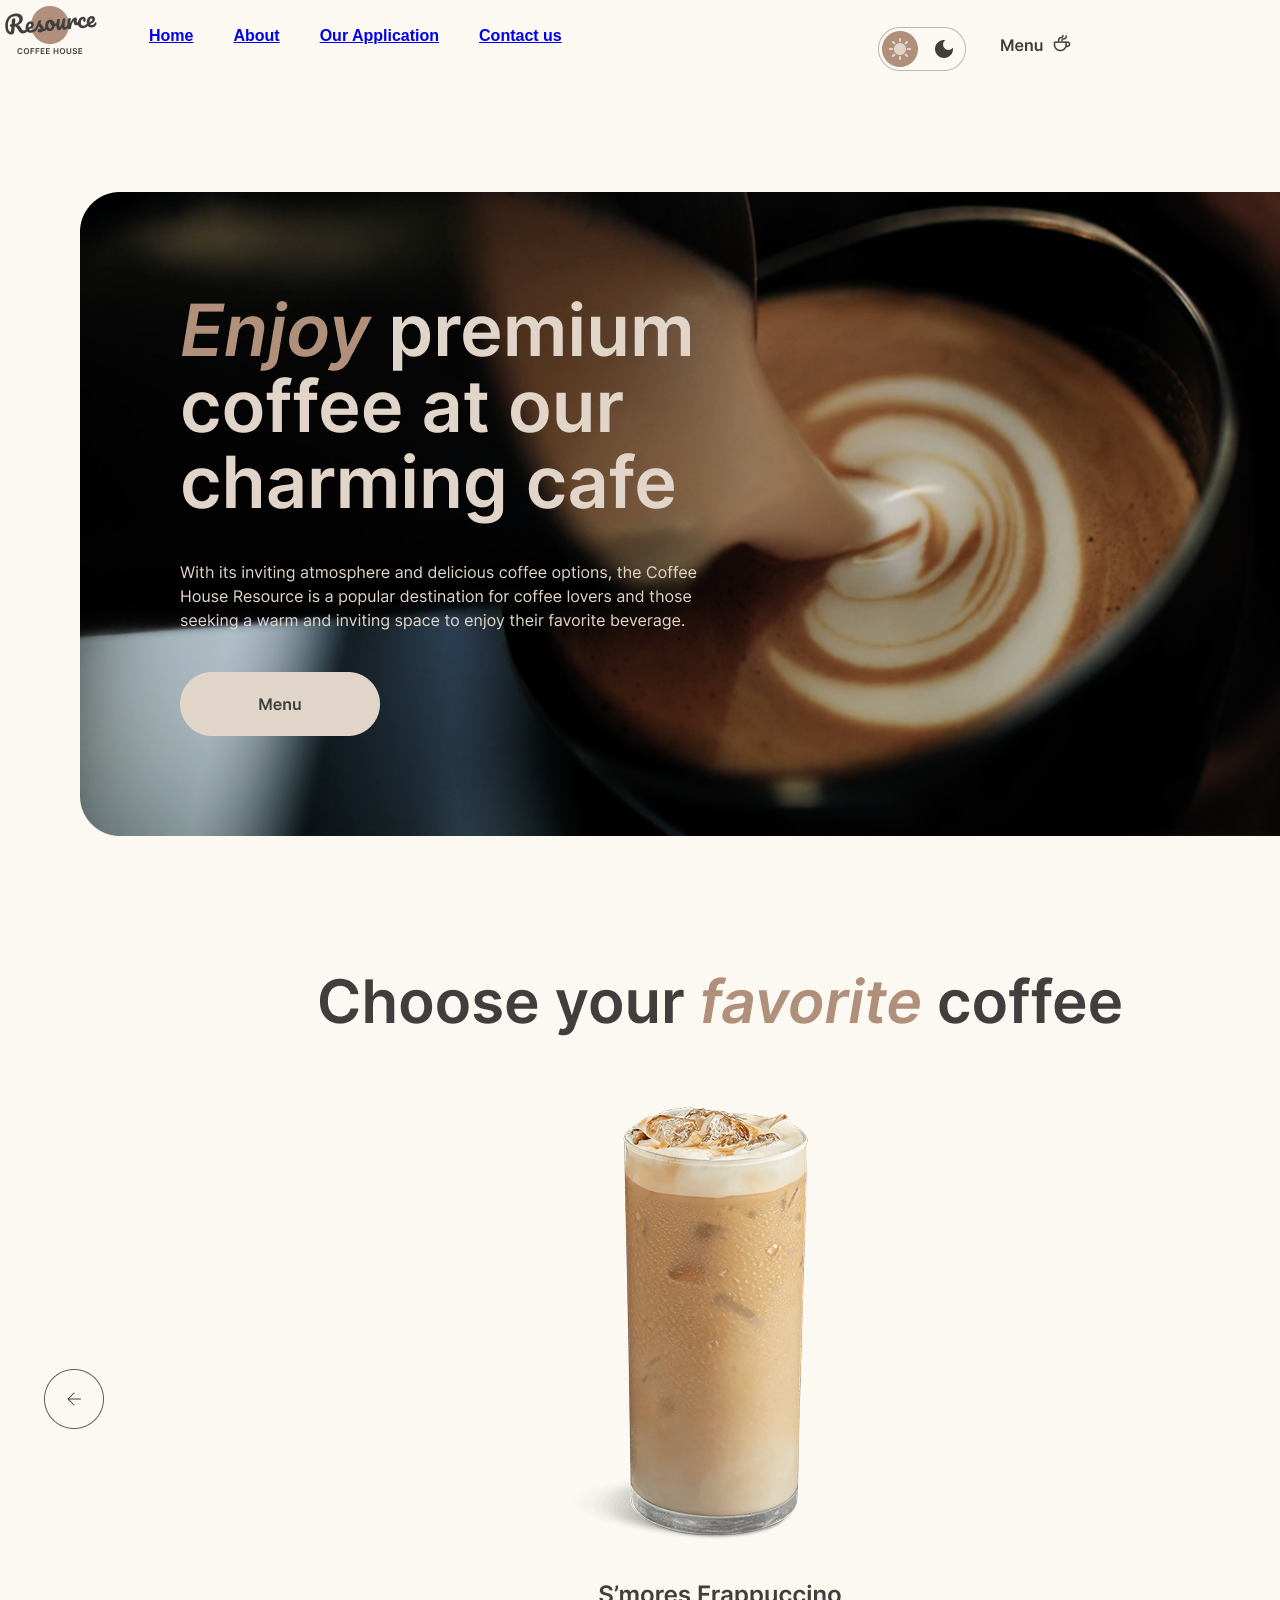
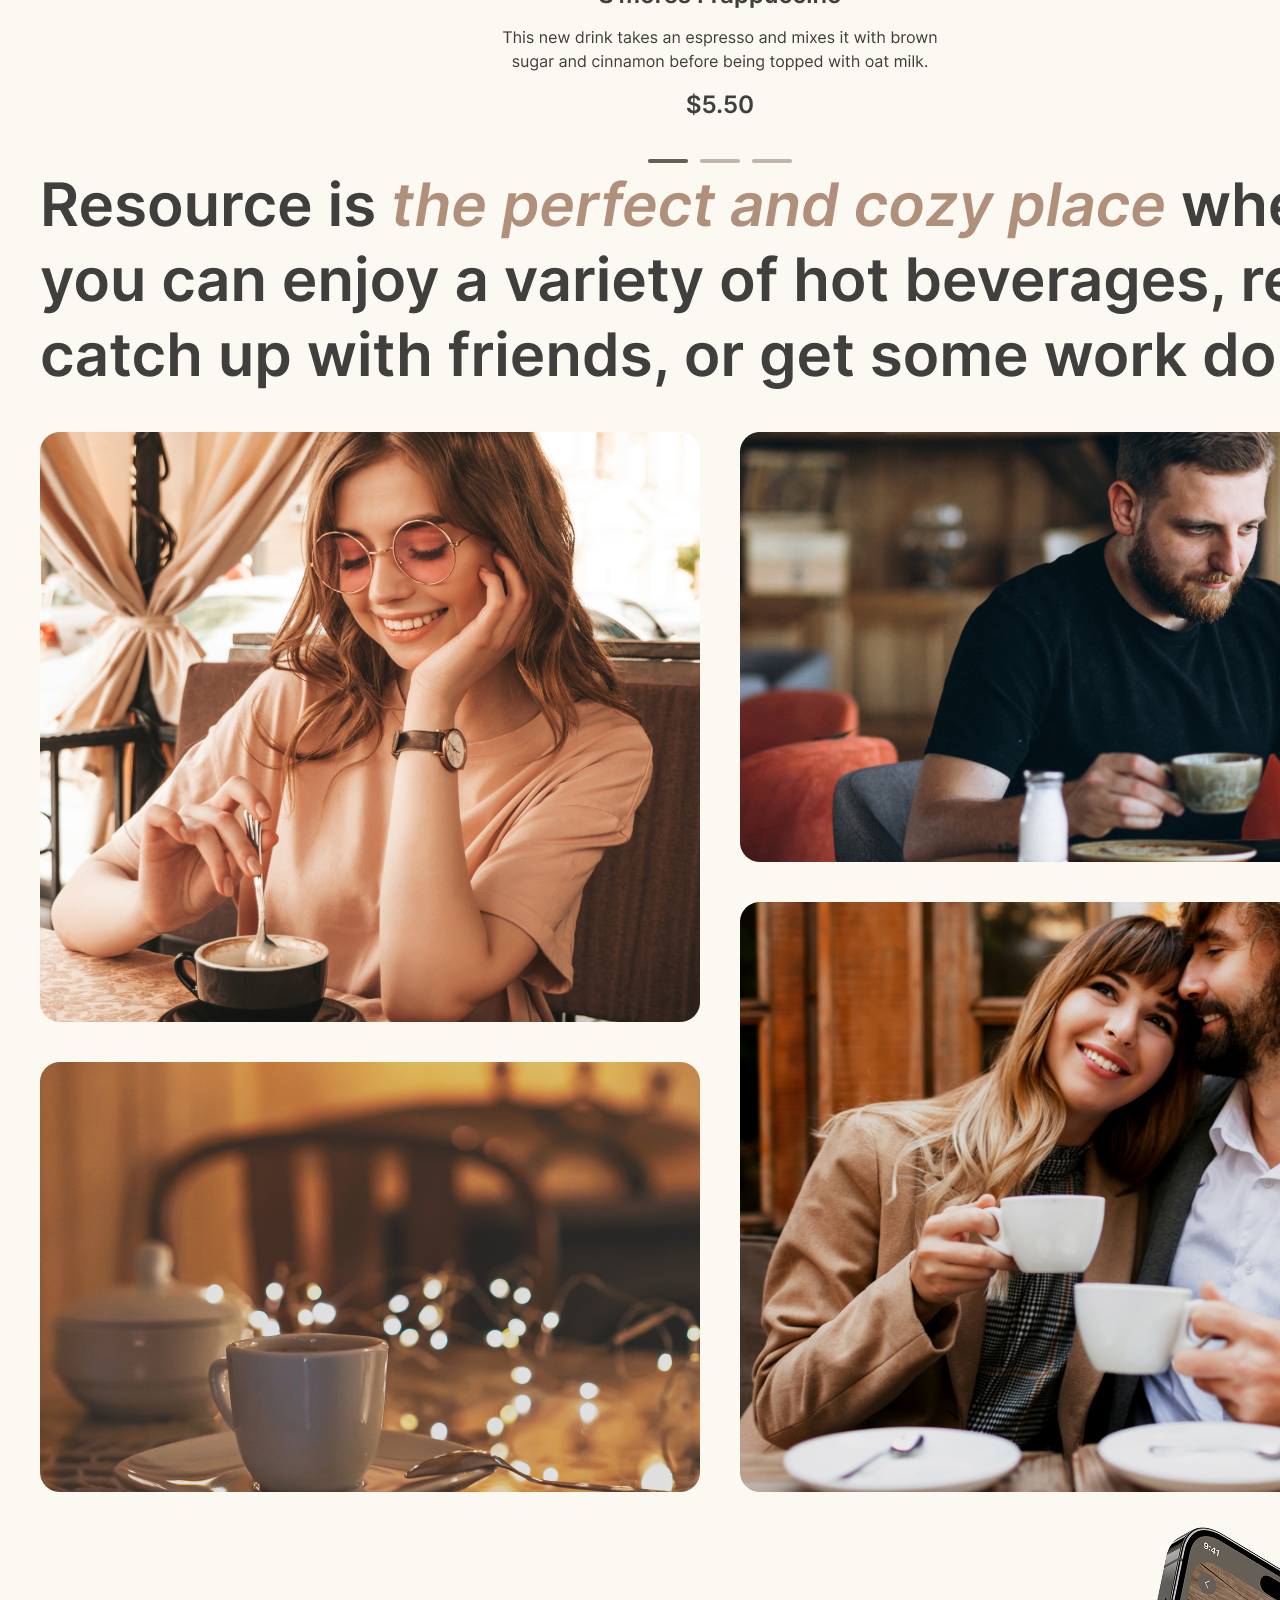
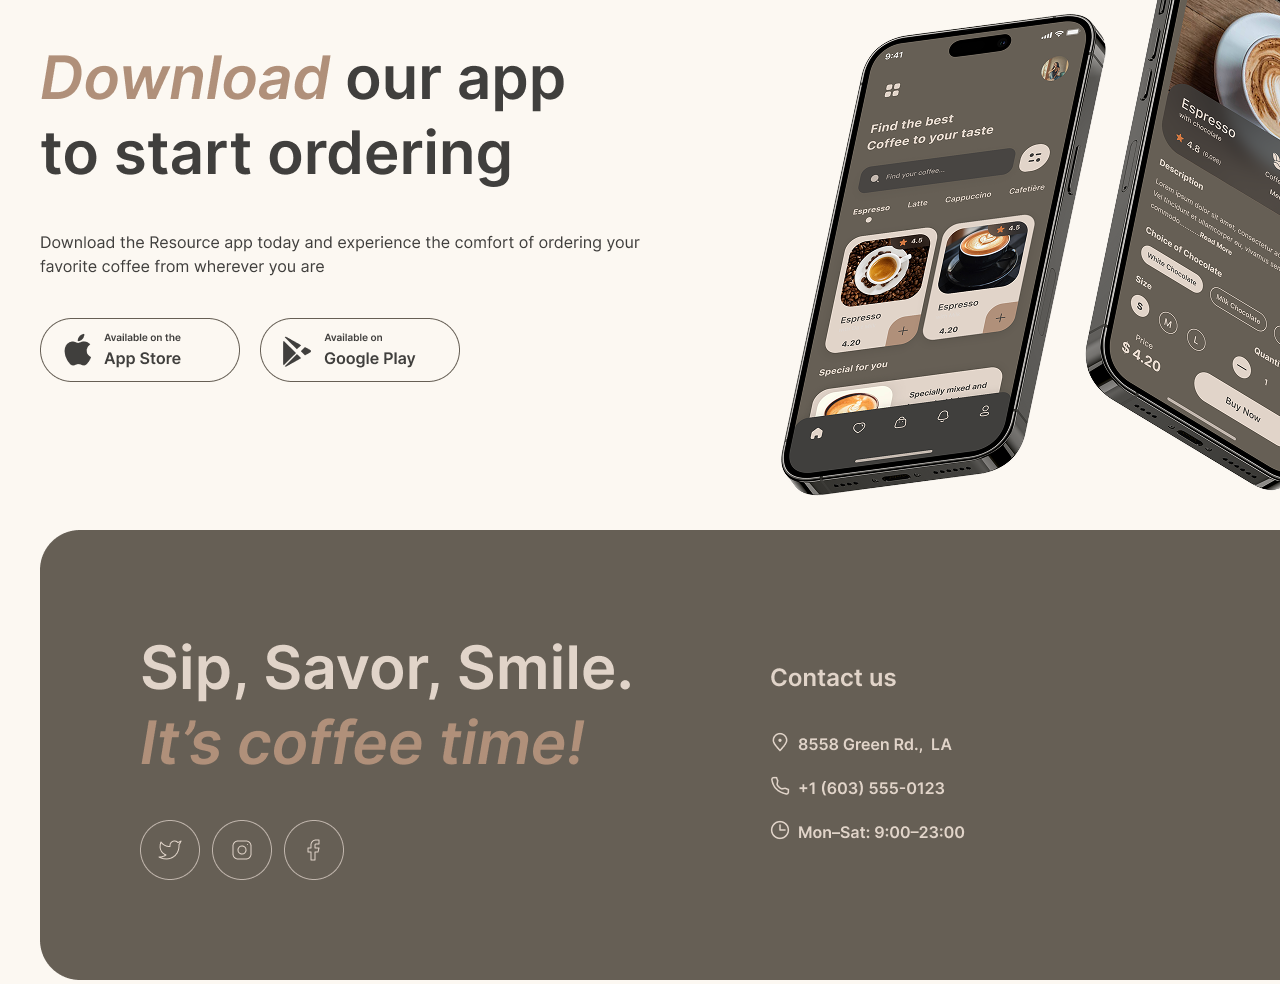
==== index.html @ 4379c437 "fix: добавила две взаимосвязанные страницы и прописала стили" ====
<!DOCTYPE html>
<html lang="en">
<head>
  <meta charset="UTF-8">
  <meta name="viewport" content="width=device-width, initial-scale=1.0">
  <title>Coffee House - Home</title>
  <link rel="stylesheet" href="style.css">
</head>
<body>

  <!-- Шапка сайта (Header) - общая для обеих страниц -->
  <header class="header">
    <div class="container header__container">
      <!-- Логотип -->
      <a href="index.html" class="logo" aria-label="Coffee House Home">
        <img src="img/logo-coffee-house.png" alt="Coffee House Logo" class="logo__img">
      </a>
      
      <!-- Навигация -->
      <nav class="nav">
        <ul class="nav__list">
          <li class="nav__item"><a href="#hero" class="nav__link nav__link--active">Home</a></li>
          <li class="nav__item"><a href="about.html" class="nav__link">About</a></li>          <li class="nav__item"><a href="#mobile-app" class="nav__link">Our Application</a></li>
          <li class="nav__item"><a href="#footer" class="nav__link">Contact us</a></li>
        </ul>
      </nav>

      <!-- Ссылка на вторую страницу (Каталог/Меню) -->
      <a href="menu.html" class="header__menu-link">
        <img src="img/menu-item.png" alt="Menu icon">
      </a>
    </div>

    <!-- Переключатель темы -->
    <div class="theme">
          <img src="img/Theme-switch.png" alt="">
    </div>
  
  </header>

  <!-- Основной контент страницы -->
    
    <!-- Секция 1: Hero (Главный баннер) -->
    <section id="hero" class="hero">
    <img src="img/hero.png" alt="">
    </section>

    <!-- Секция 2: Slider / Favorite Coffee -->
    <section id="favorite-coffee" class="favorite-coffee">
      <div class="container">
        <img src="img/favorite-coffee.png" alt="">
        

    <!-- Секция 3: About (О нас) -->
    <section id="about" class="about">
      <div class="container">
<img src="img/about.png" alt="">
      </div>
    </section>

    <!-- Секция 4: Mobile App (Мобильное приложение) -->
    <section id="mobile-app" class="mobile-app">
  <img src="img/mobile app.png" alt="">
    </section>

  </main>

  <!-- Подвал сайта (Footer) - общий для обеих страниц -->
  <footer id="footer" class="footer">
   <img src="img/contacts.png" alt="">
  </footer>

</body>
</html>
---- style.css ----
* {
    margin: 0;
    padding: 0;
    box-sizing: border-box;
  }
  
  body {
    font-family: 'Arial', sans-serif; /* Замените на шрифт из вашей Figma */
    background-color: #fcf8f2; /* Светлый кофейный фон */
    color: #332211; /* Тёмно-коричневый цвет текста */
  }
  
  .hero {
    min-height: 100vh;
    display: flex;
    align-items: center;
    padding: 80px 40px;
  }

  .nav {

    font-family: 'Inter', sans-serif; /* Основной шрифт макета */
    font-size: 16px;
    font-weight: 600;
    line-height: 1.5;
    color: #403F3D; /* Тёмно-серый цвет текста */
    text-decoration: none;
    position: relative;
    transition: color 0.3s ease;
}
.nav__list{
    display: flex;
    list-style: none; /* Убирает маркеры-точки у списка */
    gap: 40px; /* Равномерный отступ между пунктами меню */
    margin: -40px 135px -38px 149px;
        position: absolute;
}

.header__menu-link{
    position: absolute;
    margin: -31px 30px 40px 1000px;
        display: flex;
        align-items: center;
        gap: 8px;                  
        text-decoration: none;        
        color: #403F3D;              
        font-weight: 600;              
}
.theme {
    position: absolute;
    margin: -37px -128px 20px 878px;
}
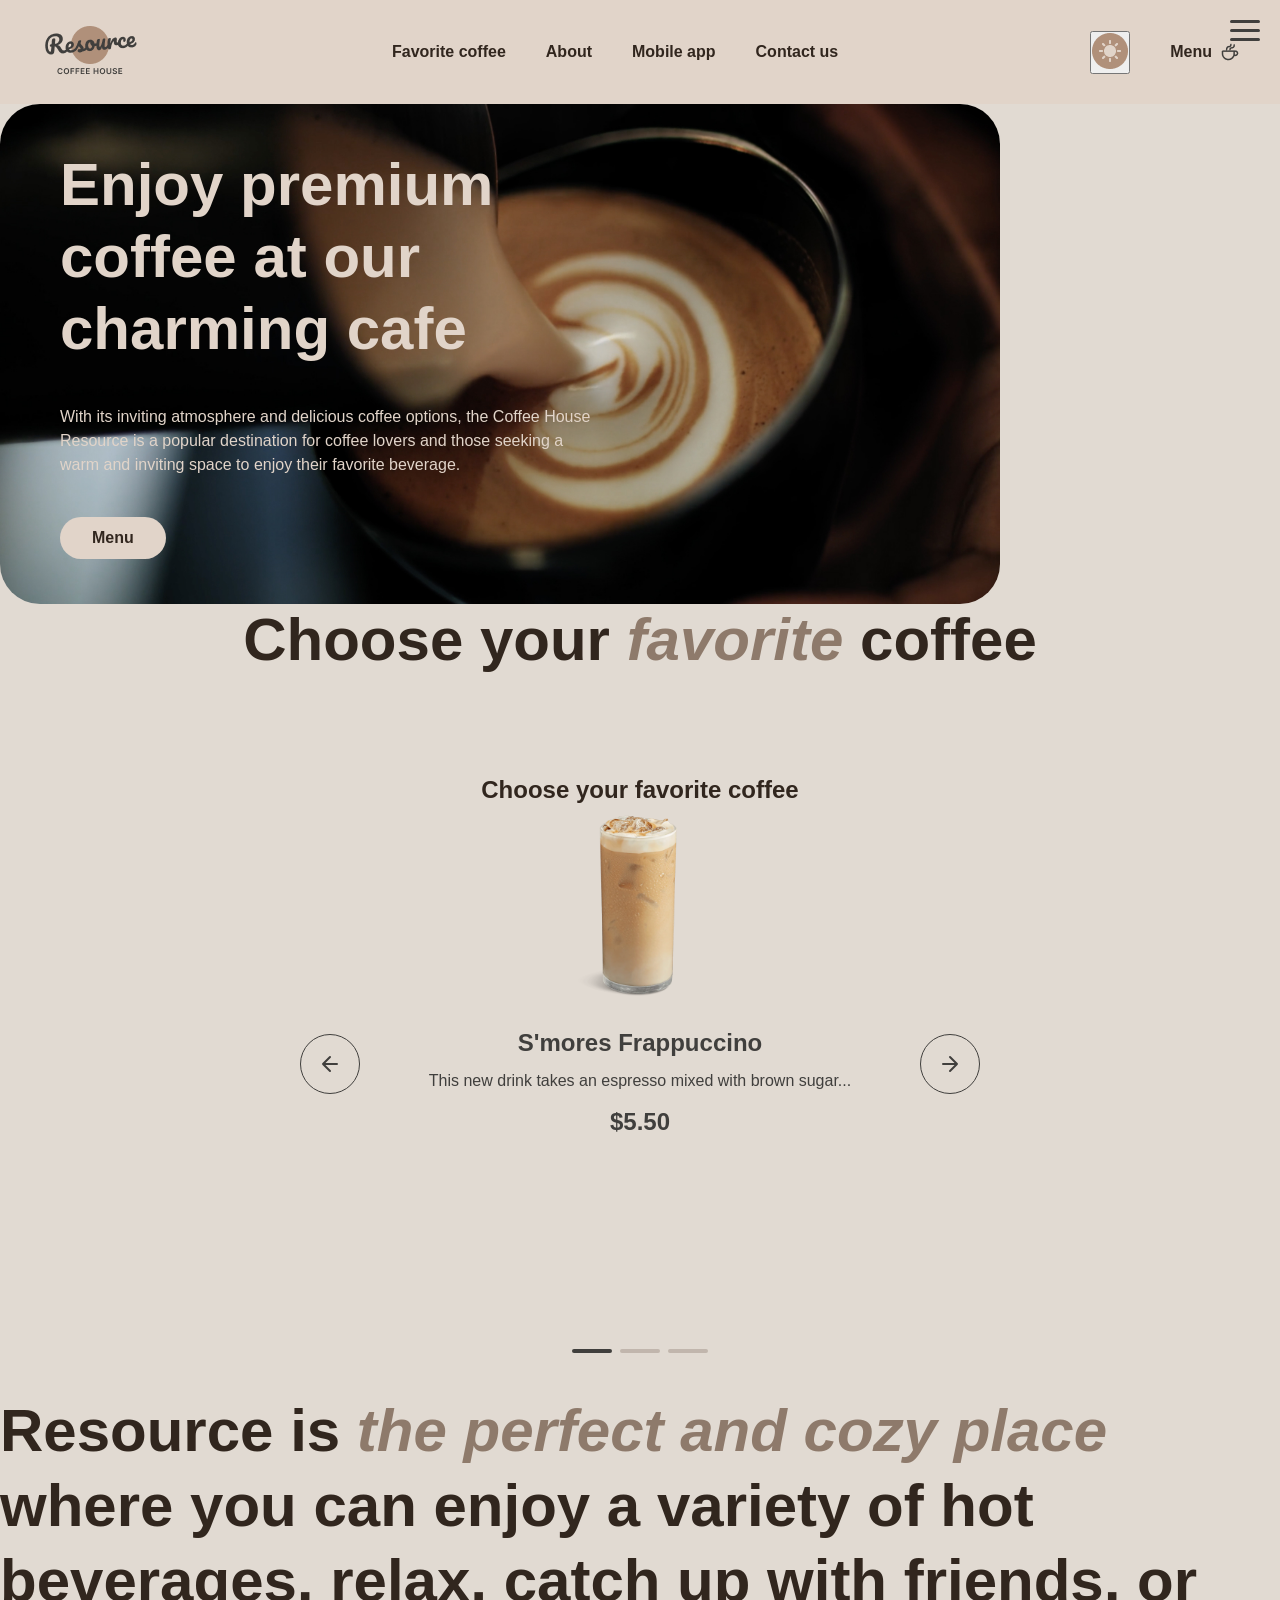
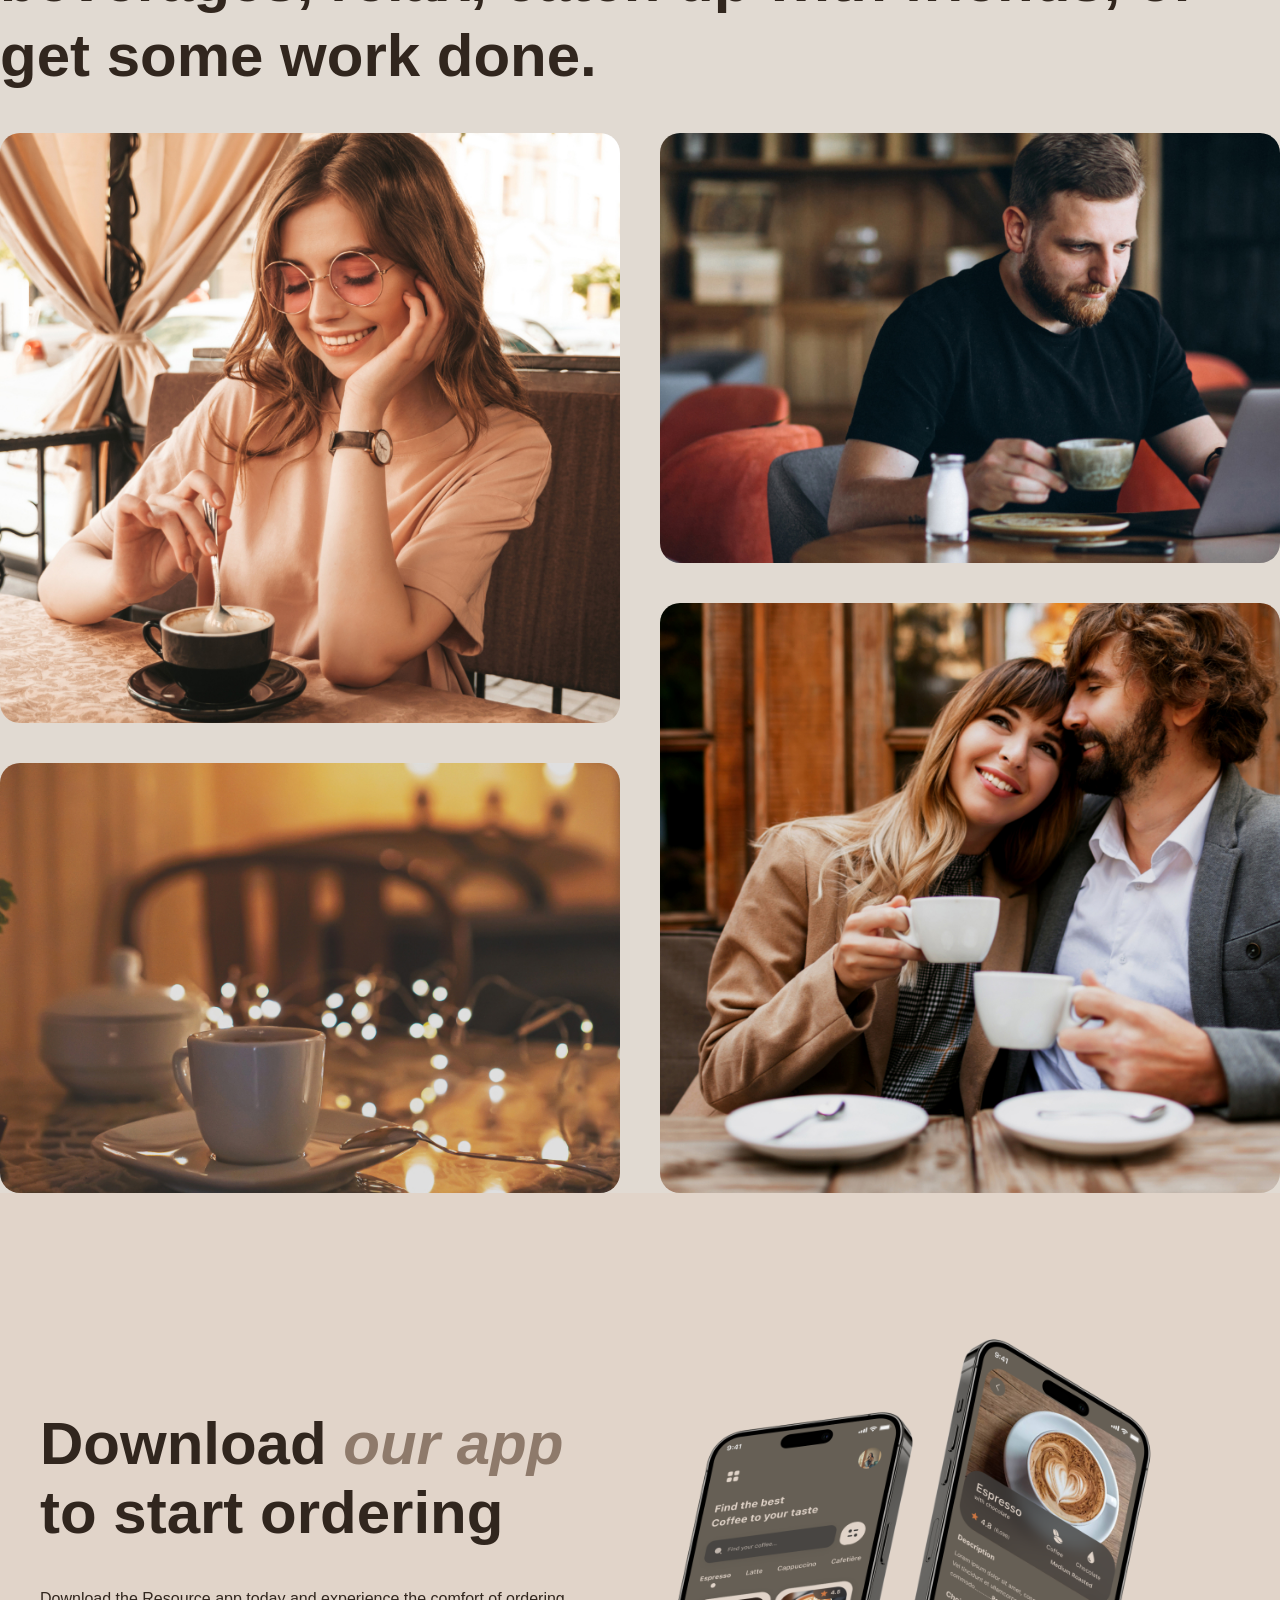
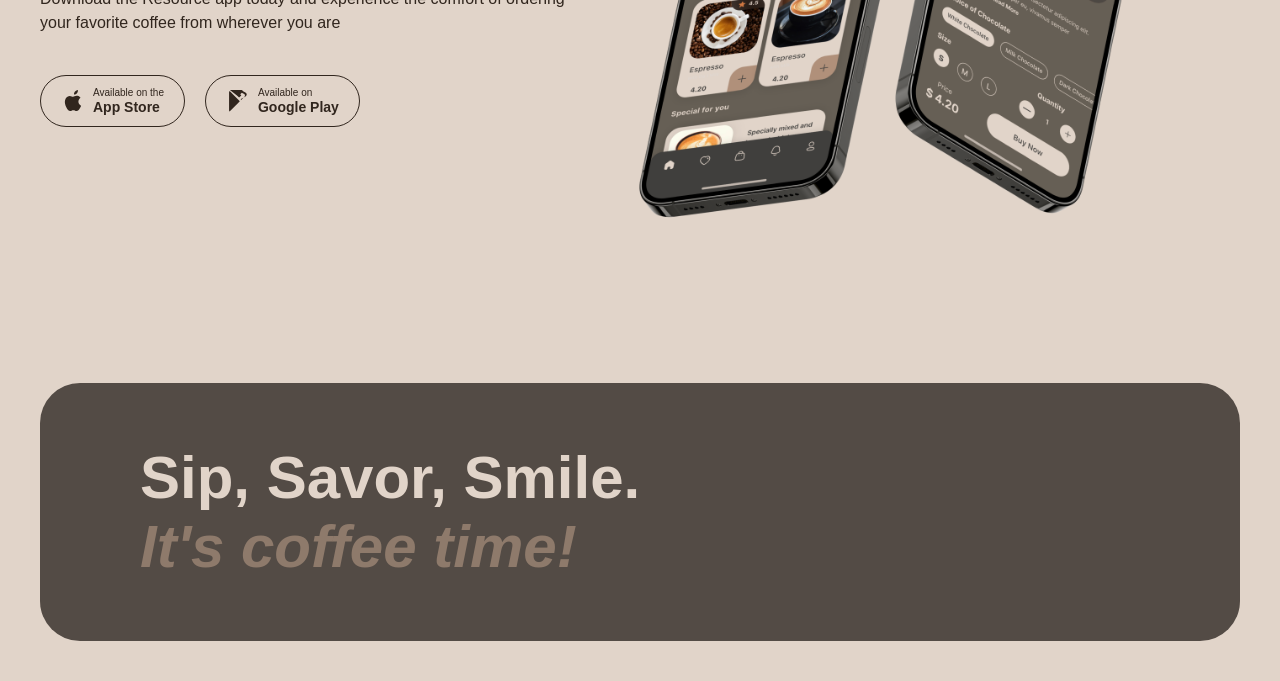
==== commit d858d9f5: "feat: implement coffee slider and mobile burger menu" ====
--- a/index.html
+++ b/index.html
@@ -5,70 +5,206 @@
   <meta name="viewport" content="width=device-width, initial-scale=1.0">
   <title>Coffee House - Home</title>
   <link rel="stylesheet" href="style.css">
+  <script src="script.js"></script>
 </head>
 <body>
 
-  <!-- Шапка сайта (Header) - общая для обеих страниц -->
-  <header class="header">
-    <div class="container header__container">
-      <!-- Логотип -->
-      <a href="index.html" class="logo" aria-label="Coffee House Home">
-        <img src="img/logo-coffee-house.png" alt="Coffee House Logo" class="logo__img">
+  <header class="site-header">
+    <div class="header-container">
+
+      <a href="index.html" class="logo">
+   <img src="img/logo.png" alt="">
       </a>
-      
-      <!-- Навигация -->
-      <nav class="nav">
-        <ul class="nav__list">
-          <li class="nav__item"><a href="#hero" class="nav__link nav__link--active">Home</a></li>
-          <li class="nav__item"><a href="about.html" class="nav__link">About</a></li>          <li class="nav__item"><a href="#mobile-app" class="nav__link">Our Application</a></li>
-          <li class="nav__item"><a href="#footer" class="nav__link">Contact us</a></li>
+  
+      <nav class="main-nav">
+        <ul class="nav-list">
+          <li><a href="#main" class="nav-link">Favorite coffee</a></li>
+          <li><a href="#about" class="nav-link">About</a></li>
+          <li><a href="#mobileapp" class="nav-link">Mobile app</a></li>
+          <li><a href="#contactus" class="nav-link">Contact us</a></li>
         </ul>
       </nav>
-
-      <!-- Ссылка на вторую страницу (Каталог/Меню) -->
-      <a href="menu.html" class="header__menu-link">
-        <img src="img/menu-item.png" alt="Menu icon">
-      </a>
+  
+      <div class="header-actions">
+<button class="theme-button" id="theme-toggle" aria-label="Toggle theme">
+  <span class="toggle-icon active"><img src="img/Light.png" alt="Светлая тема"></span>
+  <span class="toggle-icon"><img src="img/Dark.png" alt="Темная тема"></span>
+</button>
+
+
+        <a href="menu.html" class="menu-btn">
+          Menu 
+          <img src="img/coffee-cup.png" alt="">
+        </a>
+<button class="menu-toggle" id="menuToggle" aria-label="Открыть меню">
+  <span class="bar"></span>
+  <span class="bar"></span>
+  <span class="bar"></span>
+</button>
+
+<nav class="mobile-menu" id="mobileMenu">
+  <div class="menu-header">
+    <div class="logo">Resource <span>COFFEE HOUSE</span></div>
+    <button class="close-toggle" id="closeToggle">&times;</button>
+  </div>
+
+  <ul class="menu-links">
+    <li><a href="#main">Favorite coffee</a></li>
+    <li><a href="#about">About</a></li>
+    <li><a href="#mobileapp">Mobile app</a></li>
+    <li><a href="#contactus">Contact us</a></li>
+    <li><a href="#menu" class="menu-btn">Menu <span class="cup-icon">☕</span></a></li>
+  </ul>
+</nav>
+  </header>
+  
+    <section id="main">
+      <div class="coffee-card">
+        <div class="card-content">
+          <h1 class="card-title">Enjoy premium coffee at our charming cafe</h1>
+          <p class="card-text">
+            With its inviting atmosphere and delicious coffee options, the Coffee House Resource is a popular destination for coffee lovers and those seeking a warm and inviting space to enjoy their favorite beverage.
+          </p>
+          <a href="#" class="card-button">Menu</a>
+        </div>
+      </div>
+    </section>
+ 
+    
+    <section id="about">
+      <h2 class="section-title">Choose your <span class="highlight">favorite</span> coffee</h2>
+    
+    
+<section class="coffee-slider-section">
+  <h2>Choose your <span>favorite coffee</span></h2>
+
+  <div class="slider-container">
+
+    <button class="slider-arrow prev-btn" id="prevBtn" aria-label="Предыдущий слайд">
+      <svg width="24" height="24" viewBox="0 0 24 24" fill="none" xmlns="http://w3.org">
+        <path d="M19 12H5M5 12L12 19M5 12L12 5" stroke="currentColor" stroke-width="2" stroke-linecap="round" stroke-linejoin="round"/>
+      </svg>
+    </button>
+
+    <div class="slider-track">
+      <div class="slide active">
+        <img src="img/coffee-slider-1.png" alt="S'mores Frappuccino" class="slide-img">
+        <h3 class="slide-title">S'mores Frappuccino</h3>
+        <p class="slide-description">This new drink takes an espresso mixed with brown sugar...</p>
+        <span class="slide-price">$5.50</span>
+      </div>
+      
+      <div class="slide">
+        <img src="img/coffee-slider-2.png" alt="Caramel Macchiato" class="slide-img">
+        <h3 class="slide-title">Caramel Macchiato</h3>
+        <p class="slide-description">Rich espresso meets caramel syrup and steamed milk...</p>
+        <span class="slide-price">$5.00</span>
+      </div>
+
+      <div class="slide">
+        <img src="img/coffee-slider-3.png" alt="Classic Iced Latte" class="slide-img">
+        <h3 class="slide-title">Classic Iced Latte</h3>
+        <p class="slide-description">Our signature espresso over ice, combined with fresh milk...</p>
+        <span class="slide-price">$4.50</span>
+      </div>
     </div>
 
-    <!-- Переключатель темы -->
-    <div class="theme">
-          <img src="img/Theme-switch.png" alt="">
-    </div>
-  
-  </header>
-
-  <!-- Основной контент страницы -->
-    
-    <!-- Секция 1: Hero (Главный баннер) -->
-    <section id="hero" class="hero">
-    <img src="img/hero.png" alt="">
+    <button class="slider-arrow next-btn" id="nextBtn" aria-label="Следующий слайд">
+      <svg width="24" height="24" viewBox="0 0 24 24" fill="none" xmlns="http://w3.org">
+        <path d="M5 12H19M19 12L12 5M19 12L12 19" stroke="currentColor" stroke-width="2" stroke-linecap="round" stroke-linejoin="round"/>
+      </svg>
+    </button>
+
+  </div> 
+
+  <div class="slider-controls">
+    <span class="control-line active"></span>
+    <span class="control-line"></span>
+    <span class="control-line"></span>
+  </div>
+
+</section> 
+
+  </div>
+    <section id="mobileapp">
+      <h2 class="about-title">
+        Resource is <span class="highlight-italic">the perfect and cozy place</span> where you can enjoy a variety of hot beverages, relax, catch up with friends, or get some work done.
+      </h2>
+    
+      <div class="about-grid">
+        <div class="grid-item item-1">
+          <img src="img/about-1.jpg" alt="Девушка пьет кофе">
+        </div>
+        <div class="grid-item item-2">
+          <img src="img/about-3.jpg" alt="Мужчина работает за ноутбуком">
+        </div>
+        <div class="grid-item item-3">
+          <img src="img/about-2.jpg" alt="Чашка кофе и гирлянды">
+        </div>
+        <div class="grid-item item-4">
+          <img src="img/about-4.jpg" alt="Пара в кафе">
+        </div>
+      </div>
     </section>
-
-    <!-- Секция 2: Slider / Favorite Coffee -->
-    <section id="favorite-coffee" class="favorite-coffee">
-      <div class="container">
-        <img src="img/favorite-coffee.png" alt="">
+    
+    <section class="download-section">
+      <div class="download-container">
         
-
-    <!-- Секция 3: About (О нас) -->
-    <section id="about" class="about">
-      <div class="container">
-<img src="img/about.png" alt="">
+        <div class="download-content">
+          <h2 class="download-title">
+            Download <span class="highlight-italic">our app</span> to start ordering
+          </h2>
+          <p class="download-text">
+            Download the Resource app today and experience the comfort of ordering your favorite coffee from wherever you are
+          </p>
+          
+          <div class="apps-buttons">
+            <a href="#" class="app-btn">
+              <svg class="app-icon" width="24" height="24" viewBox="0 0 24 24" fill="currentColor">
+                <path d="M18.71 19.5c-.83 1.24-1.71 2.45-3.05 2.47-1.34.03-1.77-.79-3.29-.79-1.53 0-2 .77-3.27.82-1.31.05-2.3-1.32-3.14-2.53C4.25 17 2.94 12.45 4.7 9.39c.87-1.52 2.43-2.48 4.12-2.51 1.28-.02 2.5.87 3.29.87.78 0 2.26-1.07 3.81-.91.65.03 2.47.26 3.64 1.98-.09.06-2.17 1.28-2.15 3.81.03 3.02 2.65 4.03 2.68 4.04-.03.07-.42 1.44-1.38 2.83M15.97 4.17c.66-.81 1.11-1.93.99-3.06-1 .04-2.21.67-2.93 1.49-.62.69-1.16 1.84-1.01 2.96 1.12.09 2.27-.58 2.95-1.39z"/>
+              </svg>
+              <div class="btn-text">
+                <span class="btn-subtitle">Available on the</span>
+                <span class="btn-title">App Store</span>
+              </div>
+            </a>
+    
+            <a href="#" class="app-btn">
+              <svg class="app-icon" width="24" height="24" viewBox="0 0 24 24" fill="currentColor">
+                <path d="M3.609 2.11L13.82 12.32 3.61 22.53c-.347-.323-.55-.79-.55-1.31V3.42c0-.52.203-.987.55-1.31zm11.29 9.13L18.42 7.72c.32-.303.52-.733.52-1.22 0-.583-.284-1.092-.72-1.378l-2.42-1.36-1.56 1.56.01.01 1.05 1.05-2.2 2.2-2.14-2.14L3.92 1.06c.33-.04.66-.06 1.01-.06h10.02c.9 0 1.69.46 2.15 1.16l2.36 1.33c.96.54 1.43 1.54 1.18 2.53-.16.63-.58 1.14-1.13 1.45l-4.63 2.6z"/>
+              </svg>
+              <div class="btn-text">
+                <span class="btn-subtitle">Available on</span>
+                <span class="btn-title">Google Play</span>
+              </div>
+            </a>
+          </div>
+        </div>
+    
+        <div class="download-images">
+          <div class="phone-mockup phone-left">
+            <img src="img/mobile-screens.png" alt="">
+          </div>
+        </div>
+    
       </div>
     </section>
 
-    <!-- Секция 4: Mobile App (Мобильное приложение) -->
-    <section id="mobile-app" class="mobile-app">
-  <img src="img/mobile app.png" alt="">
-    </section>
-
-  </main>
-
-  <!-- Подвал сайта (Footer) - общий для обеих страниц -->
-  <footer id="footer" class="footer">
-   <img src="img/contacts.png" alt="">
-  </footer>
-
+
+    <section id="contactus">
+    <footer class="footer-section">
+      <div class="footer-card">
+        
+        <div class="footer-left">
+          <h2 class="footer-slogan">
+            Sip, Savor, Smile.<br>
+            <span class="highlight-italic">It's coffee time!</span>
+          </h2>
+    
+      </div>
+    </footer>
+  </section>
+
+</script>
 </body>
 </html>
--- a/style.css
+++ b/style.css
@@ -4,50 +4,1258 @@
     padding: 0;
     box-sizing: border-box;
   }
+body {
+  font-family: 'Inter', sans-serif;
+  margin: 0;
+  background-color: #E1D4C9; 
+}
+
+.site-header {
+  width: 100%;
+  background-color: #E1D4C9; 
+  padding: 20px 40px; 
+  box-sizing: border-box;
+}
+
+.header-container {
+  max-width: 1360px; 
+  margin: 0 auto;
+  display: flex;
+  align-items: center;
+  justify-content: space-between; 
+}
+
+
+.nav-list {
+  display: flex;
+  list-style: none;
+  margin: 0;
+  padding: 0;
+  gap: 40px; 
+}
+
+.nav-link {
+  text-decoration: none;
+  color: #31261E;
+  font-size: 16px;
+  font-weight: 600;
+  position: relative;
+}
+
+.nav-link::after {
+  content: '';
+  position: absolute;
+  width: 100%;
+  height: 2px;
+  bottom: -4px;
+  left: 0;
+  background-color: #31261E;
+  transform: scaleX(0);
+  transition: transform 0.3s ease;
+}
+
+.nav-link:hover::after {
+  transform: scaleX(1);
+}
+
+.header-actions {
+  display: flex;
+  align-items: center;
+  gap: 40px; 
+}
+
+
+.theme-toggle {
+  display: flex;
+  align-items: center;
+  justify-content: space-between;
+  width: 97px;
+  height: 61px;
+  background-color: #E1D4C9;
+  border: 1px solid #31261E;
+  border-radius: 100px;
+  padding: 10px;
+  cursor: pointer;
+  position: relative;
+}
+
+.menu-btn {
+  display: flex;
+  align-items: center;
+  gap: 8px; 
+  text-decoration: none;
+  color: #31261E;
+  font-size: 16px;
+  font-weight: 600;
+  position: relative;
+}
+
+.menu-btn::after {
+  content: '';
+  position: absolute;
+  width: 100%;
+  height: 2px;
+  bottom: -4px;
+  left: 0;
+  background-color: #31261E;
+  transform: scaleX(0);
+  transition: transform 0.3s ease;
+}
+
+.menu-btn:hover::after {
+  transform: scaleX(1);
+}
+
+.menu-icon {
+  display: inline-block;
+  vertical-align: middle;
+}
+
+.coffee-card {
+  position: relative;
+  width: 100%;
+  max-width: 1000px; 
+  height: 500px;     
+  border-radius: 40px; 
+  background-image: url(img/img-hero.jpg);
+  background-size: cover;
+  background-position: center;
+  overflow: hidden;
+  display: flex;
+  align-items: center; 
+  padding: 60px;       
+  box-sizing: border-box;
+}
+
+.card-content {
+  max-width: 540px; 
+  display: flex;
+  flex-direction: column;
+  gap: 40px; 
+}
+
+.card-title {
+  color: #E1D4C9; 
+  font-family: 'Inter', sans-serif; 
+  font-size: 60px;
+  font-weight: 600;
+  line-height: 1.2;
+  margin: 0;
+}
+
+.card-text {
+  color: #E1D4C9;
+  font-family: 'Inter', sans-serif;
+  font-size: 16px;
+  line-height: 1.5;
+  margin: 0;
+}
+
+.card-button {
+  align-self: flex-start; 
+  background-color: #E1D4C9;
+  color: #31261E;
+  text-decoration: none;
+  padding: 12px 32px;
+  border-radius: 100px;
+  font-family: 'Inter', sans-serif;
+  font-weight: 600;
+  font-size: 16px;
+  transition: background-color 0.3s ease;
+}
+
+.card-button:hover {
+  background-color: #b5a79c; 
+}
+
+.favorite-coffee-section {
+  width: 100%;
+  max-width: 1440px;
+  margin: 0 auto;
+  padding: 100px 40px;
+  background-color: #E1D4C9; 
+  display: flex;
+  flex-direction: column;
+  align-items: center;
+  box-sizing: border-box;
+  font-family: 'Inter', sans-serif;
+}
+
+
+.section-title {
+  font-size: 60px;
+  font-weight: 600;
+  line-height: 1.2;
+  color: #31261E; 
+  margin: 0 0 60px 0;
+  text-align: center;
+}
+
+.section-title .highlight {
+  color: #8E7A6B; 
+  font-style: italic;
+}
+
+
+.slider-container {
+  display: flex;
+  align-items: center;
+  justify-content: center;
+  gap: 40px; 
+  width: 100%;
+  max-width: 800px;
+}
+
+.slider-arrow {
+  width: 60px;
+  height: 60px;
+  border-radius: 50%;
+  border: 1px solid #31261E;
+  background-color: transparent;
+  color: #31261E;
+  display: flex;
+  align-items: center;
+  justify-content: center;
+  cursor: pointer;
+  transition: all 0.3s ease;
+  flex-shrink: 0;
+}
+
+.slider-arrow:hover {
+  background-color: #31261E;
+  color: #E1D4C9;
+}
+
+
+.coffee-card-active {
+  display: flex;
+  flex-direction: column;
+  align-items: center;
+  text-align: center;
+  max-width: 480px;
+}
+
+.coffee-image-wrapper {
+  width: 100%;
+  max-width: 480px;
+  height: 480px;
+  display: flex;
+  align-items: center;
+  justify-content: center;
+  margin-bottom: 20px;
+}
+
+.coffee-image {
+  max-width: 100%;
+  max-height: 100%;
+  object-fit: contain;
+}
+
+
+.coffee-info {
+  display: flex;
+  flex-direction: column;
+  align-items: center;
+  gap: 16px; 
+}
+
+.coffee-name {
+  font-size: 24px;
+  font-weight: 600;
+  color: #31261E;
+  margin: 0;
+}
+
+.coffee-description {
+  font-size: 16px;
+  line-height: 1.5;
+  color: #31261E;
+  margin: 0;
+}
+
+.coffee-price {
+  font-size: 24px;
+  font-weight: 600;
+  color: #31261E;
+}
+
+.slider-pagination {
+  display: flex;
+  gap: 12px;
+  margin-top: 40px;
+}
+
+.pagination-bullet {
+  width: 40px;
+  height: 4px;
+  background-color: #C1B3A8; 
+  border-radius: 2px;
+  transition: background-color 0.3s ease;
+}
+
+.pagination-bullet.active {
+  background-color: #31261E; 
+}
+
+.about-section {
+  width: 100%;
+  max-width: 1440px; 
+  margin: 0 auto;
+  padding: 100px 40px;
+  background-color: #E1D4C9; 
+  box-sizing: border-box;
+  font-family: 'Inter', sans-serif;
+}
+
+
+.about-title {
+  font-size: 60px;
+  font-weight: 600;
+  line-height: 1.25;
+  color: #31261E; 
+  margin: 0 0 40px 0;
+  max-width: 100%; 
+}
+
+
+.about-title .highlight-italic {
+  color: #8E7A6B; 
+  font-style: italic;
+  font-weight: 600;
+}
+
+
+.about-grid {
+  display: grid;
+  grid-template-columns: repeat(2, 1fr); 
+  gap: 40px; 
+}
+
+.grid-item {
+  position: relative;
+  overflow: hidden;
+  border-radius: 20px; 
+  width: 100%;
+}
+
+.grid-item img {
+  width: 100%;
+  height: 100%;
+  object-fit: cover; 
+  display: block;
+}
+
+
+.item-1 {
+  height: 590px; 
+}
+
+.item-2 {
+  height: 430px; 
+}
+
+.item-3 {
+  height: 430px; 
+  margin-top: 0; 
+}
+
+.item-4 {
+  height: 590px; 
+  transform: translateY(-160px); 
+}
+
+
+.about-grid {
+  margin-bottom: -160px; 
+}
+
+@media (max-width: 992px) {
+  .about-title {
+    font-size: 40px;
+  }
   
-  body {
-    font-family: 'Arial', sans-serif; /* Замените на шрифт из вашей Figma */
-    background-color: #fcf8f2; /* Светлый кофейный фон */
-    color: #332211; /* Тёмно-коричневый цвет текста */
+  .about-grid {
+    grid-template-columns: 1fr; 
+    gap: 20px;
+    margin-bottom: 0;
+  }
+
+  .grid-item {
+    height: 350px; 
+  }
+
+  .item-4 {
+    transform: none; 
+  }
+}
+@media (min-width: 1920px) {
+  .coffee-card {
+    max-width: 1600px; 
+    min-height: 750px;
+  }
+  .card-title {
+    font-size: 72px;   
+  }
+}
+
+.download-section {
+  width: 100%;
+  max-width: 1440px;
+  margin: 0 auto;
+  padding: 100px 40px;
+  background-color: #E1D4C9; 
+  box-sizing: border-box;
+  font-family: 'Inter', sans-serif;
+  overflow: hidden;
+}
+
+.download-container {
+  display: flex;
+  align-items: center;
+  justify-content: space-between;
+  gap: 60px;
+}
+
+.download-content {
+  flex: 1;
+  max-width: 530px; 
+  display: flex;
+  flex-direction: column;
+  gap: 40px; 
+}
+
+.download-title {
+  font-size: 60px;
+  font-weight: 600;
+  line-height: 1.15;
+  color: #31261E;
+  margin: 0;
+}
+
+.download-title .highlight-italic {
+  color: #8E7A6B; 
+  font-style: italic;
+}
+
+.download-text {
+  font-size: 16px;
+  line-height: 1.5;
+  color: #31261E;
+  margin: 0;
+}
+
+
+.apps-buttons {
+  display: flex;
+  gap: 20px;
+}
+
+.app-btn {
+  display: flex;
+  align-items: center;
+  gap: 8px;
+  border: 1px solid #31261E;
+  border-radius: 100px;
+  padding: 12px 20px;
+  text-decoration: none;
+  color: #31261E;
+  transition: all 0.3s ease;
+}
+
+.app-btn:hover {
+  background-color: #31261E;
+  color: #E1D4C9;
+}
+
+.btn-text {
+  display: flex;
+  flex-direction: column;
+}
+
+.btn-subtitle {
+  font-size: 10px;
+  line-height: 1;
+  margin-bottom: 2px;
+}
+
+.btn-title {
+  font-size: 14px;
+  font-weight: 600;
+  line-height: 1;
+}
+
+.download-images {
+  flex: 1;
+  position: relative;
+  height: 550px; 
+  max-width: 630px;
+}
+
+.phone-mockup {
+  position: absolute;
+  bottom: 0;
+}
+
+.phone-mockup img {
+  display: block;
+  width: auto;
+  height: 100%;
+  max-height: 530px; 
+}
+
+.phone-left {
+  left: 0;
+  z-index: 2; 
+}
+
+.phone-right {
+  right: 0;
+  bottom: 40px; 
+  z-index: 1;
+}
+
+@media (max-width: 1024px) {
+  .download-container {
+    flex-direction: column; 
+    text-align: center;
+    gap: 80px;
   }
   
-  .hero {
-    min-height: 100vh;
-    display: flex;
+  .download-content {
     align-items: center;
-    padding: 80px 40px;
-  }
-
-  .nav {
-
-    font-family: 'Inter', sans-serif; /* Основной шрифт макета */
-    font-size: 16px;
-    font-weight: 600;
-    line-height: 1.5;
-    color: #403F3D; /* Тёмно-серый цвет текста */
-    text-decoration: none;
-    position: relative;
-    transition: color 0.3s ease;
-}
-.nav__list{
-    display: flex;
-    list-style: none; /* Убирает маркеры-точки у списка */
-    gap: 40px; /* Равномерный отступ между пунктами меню */
-    margin: -40px 135px -38px 149px;
-        position: absolute;
-}
-
-.header__menu-link{
-    position: absolute;
-    margin: -31px 30px 40px 1000px;
-        display: flex;
-        align-items: center;
-        gap: 8px;                  
-        text-decoration: none;        
-        color: #403F3D;              
-        font-weight: 600;              
-}
-.theme {
-    position: absolute;
-    margin: -37px -128px 20px 878px;
+    max-width: 100%;
+  }
+
+  .download-title {
+    font-size: 44px;
+  }
+
+  .download-images {
+    width: 100%;
+    height: 450px;
+  }
+
+  .phone-mockup img {
+    max-height: 420px;
+  }
+}
+.footer-section {
+  width: 100%;
+  max-width: 1440px;
+  margin: 0 auto;
+  padding: 40px; 
+  background-color: #E1D4C9; 
+  box-sizing: border-box;
+  font-family: 'Inter', sans-serif;
+}
+
+.footer-card {
+  background-color: #534B45; 
+  border-radius: 40px; 
+  padding: 60px 100px; 
+  display: flex;
+  justify-content: space-between; 
+  align-items: flex-start;
+  box-sizing: border-box;
+}
+
+.footer-left {
+  display: flex;
+  flex-direction: column;
+  gap: 40px; 
+}
+
+.footer-slogan {
+  color: #E1D4C9; 
+  font-size: 60px;
+  font-weight: 600;
+  line-height: 1.15;
+  margin: 0;
+}
+
+.footer-slogan .highlight-italic {
+  color: #8E7A6B; 
+  font-style: italic;
+}
+
+.social-links {
+  display: flex;
+  gap: 12px; 
+}
+
+.social-btn {
+  width: 44px;
+  height: 44px;
+  border: 1px solid #E1D4C9;
+  border-radius: 50%;
+  display: flex;
+  align-items: center;
+  justify-content: center;
+  color: #E1D4C9;
+  text-decoration: none;
+  transition: all 0.3s ease;
+}
+
+.social-btn:hover {
+  background-color: #E1D4C9;
+  color: #534B45; 
+}
+
+.footer-right {
+  display: flex;
+  flex-direction: column;
+  gap: 32px; 
+  padding-top: 20px; 
+}
+
+.contact-title {
+  color: #E1D4C9;
+  font-size: 24px;
+  font-weight: 600;
+  margin: 0;
+}
+
+.contact-list {
+  list-style: none;
+  padding: 0;
+  margin: 0;
+  display: flex;
+  flex-direction: column;
+  gap: 20px; 
+}
+
+.contact-item {
+  display: flex;
+  align-items: center;
+  gap: 12px; 
+  color: #E1D4C9;
+  font-size: 16px;
+  font-weight: 600;
+}
+
+.contact-item a {
+  color: inherit;
+  text-decoration: none;
+  position: relative;
+}
+
+.contact-item a::after {
+  content: '';
+  position: absolute;
+  width: 100%;
+  height: 1px;
+  bottom: -2px;
+  left: 0;
+  background-color: #E1D4C9;
+  transform: scaleX(0);
+  transition: transform 0.3s ease;
+}
+
+.contact-item a:hover::after {
+  transform: scaleX(1); 
+}
+
+.contact-icon {
+  flex-shrink: 0;
+}
+
+
+@media (max-width: 1024px) {
+  .footer-card {
+    flex-direction: column; 
+    gap: 60px;
+    padding: 60px 40px;
+  }
+  
+  .footer-slogan {
+    font-size: 44px;
+  }
+  
+  .footer-right {
+    padding-top: 0;
+  }
+}
+.menu-section {
+  width: 100%;
+  max-width: 1440px;
+  margin: 0 auto;
+  padding: 100px 40px;
+  background-color: #E1D4C9; 
+  display: flex;
+  flex-direction: column;
+  align-items: center;
+  box-sizing: border-box;
+  font-family: 'Inter', sans-serif;
+}
+
+.menu-title {
+  font-size: 60px;
+  font-weight: 600;
+  line-height: 1.25;
+  color: #31261E;
+  text-align: center;
+  margin: 0 0 40px 0;
+}
+
+.menu-title .highlight-italic {
+  color: #8E7A6B;
+  font-style: italic;
+}
+
+.menu-tabs {
+  display: flex;
+  gap: 16px;
+  margin-bottom: 40px;
+}
+
+.tab-btn {
+  display: flex;
+  align-items: center;
+  gap: 8px;
+  border: 1px solid #C1B3A8;
+  border-radius: 100px;
+  padding: 8px 16px;
+  background-color: transparent;
+  color: #31261E;
+  font-size: 16px;
+  font-weight: 600;
+  cursor: pointer;
+  transition: all 0.3s ease;
+  position: relative; 
+  z-index: 999;   
+}
+
+
+.menu-grid {
+  display: grid;
+  grid-template-columns: repeat(4, 1fr); 
+  gap: 40px;
+  width: 100%;
+  max-width: 1360px;
+  margin: 0 auto;
+}
+
+
+.product-card {
+  background-color: transparent;
+  border: 1px solid #C1B3A8; 
+  border-radius: 40px;
+  overflow: hidden;
+  display: flex;
+  flex-direction: column;
+  box-sizing: border-box;
+  height: 100%;
+}
+
+.product-img-wrapper {
+  width: 100%;
+  height: 310px; 
+  overflow: hidden;
+}
+
+.product-img {
+  width: 100%;
+  height: 100%;
+  object-fit: cover; 
+  transform: scale(1.1); 
+  transition: transform 0.5s ease;
+}
+
+.product-card:hover .product-img {
+  transform: scale(1.15);
+}
+
+.product-info {
+  padding: 24px;
+  display: flex;
+  flex-direction: column;
+  flex-grow: 1; 
+}
+
+.product-name {
+  font-size: 24px;
+  font-weight: 600;
+  color: #31261E;
+  margin: 0 0 12px 0;
+}
+
+.product-description {
+  font-size: 16px;
+  line-height: 1.4;
+  color: #31261E;
+  margin: 0 0 24px 0;
+  flex-grow: 1; 
+}
+
+.product-price {
+  font-size: 24px;
+  font-weight: 600;
+  color: #31261E;
+  margin-top: auto; 
+}
+
+
+@media (max-width: 1200px) {
+  .menu-grid {
+    grid-template-columns: repeat(2, 1fr); 
+  }
+}
+
+@media (max-width: 640px) {
+  .menu-title {
+    font-size: 40px;
+  }
+  .menu-grid {
+    grid-template-columns: 1fr; 
+    gap: 20px;
+  }
+  .menu-tabs {
+    flex-wrap: wrap; 
+    justify-content: center;
+  }
+}
+body {
+  background-color: #E1D4C9;
+  color: #31261E;
+  transition: background-color 0.3s ease, color 0.3s ease;
+}
+
+body.dark-theme {
+  background-color: #31261E;
+  color: #E1D4C9;
+}
+
+.toggle-icon {
+  display: none; 
+}
+
+.toggle-icon.active {
+  display: inline-block; 
+}
+body.dark-theme,
+body.dark-theme .site-header,
+body.dark-theme .hero-section,
+body.dark-theme .favorite-coffee-section,
+body.dark-theme .about-section,
+body.dark-theme .download-section,
+body.dark-theme .footer-section {
+  background-color: #31261E; 
+}
+
+body.dark-theme .nav-link,
+body.dark-theme .menu-btn {
+  color: #E1D4C9;
+}
+
+.menu-grid.active-grid {
+  display: grid;
+  grid-template-columns: repeat(4, 1fr);
+  gap: 40px; 
+  opacity: 1;
+}
+
+
+.product-card {
+  border: 1px solid #C1B3A8;
+  border-radius: 40px;
+  overflow: hidden;
+  display: flex;
+  flex-direction: column;
+  height: 100%;
+  background-color: transparent;
+}
+
+.product-img-wrapper {
+  width: 100%;
+  height: 310px;
+  overflow: hidden;
+}
+
+.product-img-wrapper img {
+  width: 100%;
+  height: 100%;
+  object-fit: cover;
+}
+
+.product-info {
+  padding: 24px;
+  display: flex;
+  flex-direction: column;
+  flex-grow: 1;
+}
+
+.product-description {
+  margin-bottom: 24px;
+  flex-grow: 1; 
+}
+.menu-grid {
+  display: grid;
+  grid-template-columns: repeat(4, 1fr); 
+  gap: 40px;
+  width: 100%;
+  max-width: 1360px;
+  margin: 0 auto;
+}
+.menu-grid {
+  display: grid;
+  grid-template-columns: repeat(4, 1fr); 
+  gap: 40px; 
+  width: 100%;
+  max-width: 1360px;
+  margin: 0 auto;
+  box-sizing: border-box;
+}
+
+.product-card {
+  border: 1px solid #C1B3A8; 
+  border-radius: 40px;     
+  overflow: hidden;        
+  display: flex;
+  flex-direction: column;   
+  height: 100%;
+  background-color: transparent;
+  box-sizing: border-box;
+}
+
+.product-img-wrapper {
+  width: 100%;
+  height: 310px;            
+  overflow: hidden;
+}
+
+.product-img {
+  width: 100%;
+  height: 100%;
+  object-fit: cover;        
+  transform: scale(1.1);   
+  transition: transform 0.4s ease; 
+}
+
+
+.product-card:hover .product-img {
+  transform: scale(1.15);
+}
+
+
+.product-info {
+  padding: 24px;
+  display: flex;
+  flex-direction: column;
+  flex-grow: 1;             
+}
+
+
+.product-name {
+  font-family: 'Inter', sans-serif;
+  font-size: 24px;
+  font-weight: 600;
+  color: #31261E;          
+  margin: 0 0 12px 0;
+}
+
+.product-description {
+  font-family: 'Inter', sans-serif;
+  font-size: 16px;
+  line-height: 1.4;
+  color: #31261E;
+  margin: 0 0 24px 0;
+  flex-grow: 1;            
+}
+
+.product-price {
+  font-family: 'Inter', sans-serif;
+  font-size: 24px;
+  font-weight: 600;
+  color: #31261E;
+  margin-top: auto;        
+}
+
+
+@media (max-width: 1200px) {
+  .menu-grid {
+    grid-template-columns: repeat(2, 1fr); 
+    gap: 24px;
+  }
+}
+
+@media (max-width: 640px) {
+  .menu-grid {
+    grid-template-columns: 1fr; 
+    gap: 20px;
+  }
+}
+
+html {
+  scroll-behavior: smooth;
+}
+
+body {
+  margin: 0;
+  font-family: 'Arial', sans-serif;
+  background-color: #e1dad2;
+}
+
+.menu-toggle {
+  display: flex;
+  flex-direction: column;
+  justify-content: space-between;
+  width: 30px;
+  height: 21px;
+  background: transparent;
+  border: none;
+  cursor: pointer;
+  padding: 0;
+  position: absolute;
+  top: 20px;
+  right: 20px;
+  z-index: 10;
+}
+
+.menu-toggle .bar {
+  width: 100%;
+  height: 3px;
+  background-color: #403f3d;
+  border-radius: 2px;
+  transition: all 0.3s ease;
+}
+
+
+.mobile-menu {
+  position: fixed;
+  top: 0;
+  right: 0;
+  width: 100%;
+  max-width: 400px; 
+  height: 100%;
+  background-color: #e1dad2; 
+  box-sizing: border-box;
+  padding: 20px 40px;
+  display: flex;
+  flex-direction: column;
+  z-index: 100;
+  
+  transform: translateX(100%);
+  transition: transform 0.4s cubic-bezier(0.16, 1, 0.3, 1);
+}
+
+.mobile-menu.is-open {
+  transform: translateX(0);
+}
+
+
+.menu-header {
+  display: flex;
+  justify-content: space-between;
+  align-items: center;
+  margin-bottom: 60px;
+}
+
+.logo {
+  font-weight: bold;
+  color: #403f3d;
+}
+
+
+.close-toggle {
+  background: none;
+  border: 1px solid #403f3d;
+  border-radius: 50%;
+  width: 40px;
+  height: 40px;
+  font-size: 24px;
+  color: #403f3d;
+  cursor: pointer;
+  display: flex;
+  align-items: center;
+  justify-content: center;
+}
+
+
+.menu-links {
+  list-style: none;
+  padding: 0;
+  margin: 0;
+  display: flex;
+  flex-direction: column;
+  align-items: center;
+  gap: 40px;
+}
+
+.menu-links a {
+  text-decoration: none;
+  color: #403f3d;
+  font-size: 32px;
+  font-weight: 600;
+  transition: color 0.2s ease;
+}
+
+
+.menu-links a.menu-btn {
+  display: flex;
+  align-items: center;
+  gap: 10px;
+  font-size: 28px;
+  border-bottom: 2px solid #403f3d;
+  padding-bottom: 5px;
+}
+
+.coffee-slider-section {
+  text-align: center;
+  padding: 40px 20px;
+  background-color: #e1dad2; 
+}
+
+.slider-container {
+  display: flex;
+  align-items: center;
+  justify-content: center;
+  gap: 40px;
+  position: relative;
+  max-width: 800px;
+  margin: 0 auto;
+}
+
+.slider-arrow {
+  width: 60px; 
+  height: 60px;
+  cursor: pointer;
+  display: flex;
+  align-items: center;
+  justify-content: center;
+  font-size: 18px;
+  color: #403f3d;
+  transition: background-color 0.3s, color 0.3s;
+  border: 1px solid #403f3d;
+  border-radius: 50%;
+  flex-shrink: 0; 
+}
+
+
+.slider-arrow:hover {
+  background-color: #403f3d;
+  color: #fff;
+}
+
+
+.slider-track {
+  position: relative;
+  width: 100%;            
+  max-width: 480px;       
+  min-height: 486px;       
+}
+
+
+.slide {
+  position: absolute;
+  top: 0;
+  left: 0;
+  width: 100%;
+  display: flex;
+  flex-direction: column;
+  align-items: center;
+  opacity: 0;
+  pointer-events: none;
+  transition: opacity 0.5s ease-in-out;
+}
+
+.slide.active {
+  position: relative;
+  opacity: 1;
+  pointer-events: auto;
+}
+
+.slide-img {
+  max-width: 200px;
+  height: auto;
+  margin-bottom: 25px;
+}
+
+.slide-title {
+  font-size: 24px;
+  color: #403f3d;
+  margin: 0 0 12px 0;
+}
+
+.slide-description {
+  font-size: 16px;
+  color: #403f3d;
+  max-width: 500px;
+  margin: 0 0 15px 0;
+  line-height: 1.5;
+}
+
+.slide-price {
+  font-size: 24px;
+  font-weight: bold;
+  color: #403f3d;
+}
+
+.slider-controls {
+  display: flex;
+  justify-content: center;
+  gap: 8px;
+  margin-top: 25px;
+}
+
+.control-line {
+  width: 40px;
+  height: 4px;
+  background-color: #c1b6ad;
+  border-radius: 2px;
+  transition: background-color 0.3s;
+}
+
+.control-line.active {
+  background-color: #403f3d;
+}
+.slider-container {
+  display: flex;
+  align-items: center;
+  justify-content: center;
+  gap: 40px;
+  position: relative;
+  max-width: 900px;
+  margin: 0 auto;
+}
+
+
+.slider-arrow:hover {
+  background-color: #403f3d;
+  color: #f1edeb;
+}
+
+.slider-track {
+  position: relative;
+  width: 100%;
+  min-height: 520px; 
+}
+
+.slide {
+  position: absolute;
+  top: 0;
+  left: 0;
+  width: 100%;
+  display: flex;
+  flex-direction: column;
+  align-items: center;
+  opacity: 0;
+  visibility: hidden;
+  transition: opacity 0.4s ease-in-out, visibility 0.4s;
+}
+
+
+.slide.active {
+  position: relative; 
+  opacity: 1;
+  visibility: visible;
+}
+.slider-container {
+  display: flex;
+  align-items: center;
+  justify-content: center;
+  gap: 40px;
+  max-width: 900px;
+  margin: 0 auto;
+  position: relative;
+  flex-wrap: nowrap;
 }
